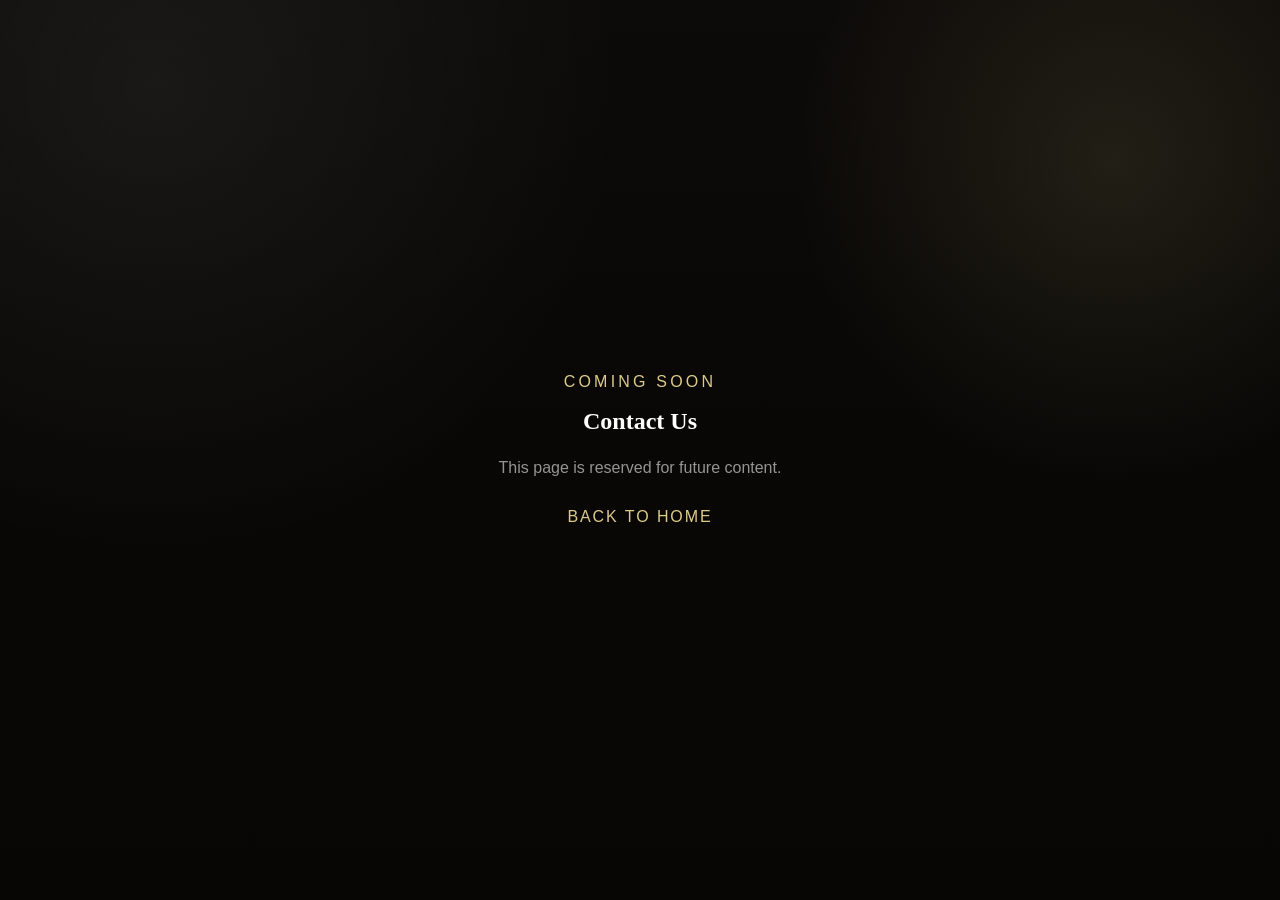
==== contact-us/index.html @ fdc81377 "フッターを実装しました。" ====
<!doctype html>
<html lang="ja">
<head>
  <meta charset="utf-8">
  <meta name="viewport" content="width=device-width, initial-scale=1">
  <title>CAFE REGINA | Contact Us</title>
  <meta name="description" content="Contact Us page placeholder for CAFE REGINA.">
  <link rel="stylesheet" href="../assets/css/style.css">
</head>
<body class="page page-contact-us">
  <main style="min-height:100vh;display:grid;place-items:center;padding:2rem;text-align:center;">
    <section>
      <p style="color:#dcca87;letter-spacing:.2em;text-transform:uppercase;">Coming Soon</p>
      <h1 style="margin:0.5rem 0 1rem 0;">Contact Us</h1>
      <p style="max-width:46ch;margin:0 auto 1.5rem auto;color:#969493;">
        This page is reserved for future content.
      </p>
      <a href="../index.html" style="color:#dcca87;letter-spacing:.12em;text-transform:uppercase;">Back to Home</a>
    </section>
  </main>
</body>
</html>
---- assets/css/style.css ----
@import url("./tokens.css");
@import url("./base.css");
@import url("./components.css");

@import url("./pages/home.css");
@import url("./pages/about-us.css");
@import url("./pages/contact-us.css");
@import url("./pages/drinks.css");
@import url("./pages/events.css");
@import url("./pages/photos.css");
@import url("./pages/small-hunger.css");
@import url("./pages/suggestions.css");
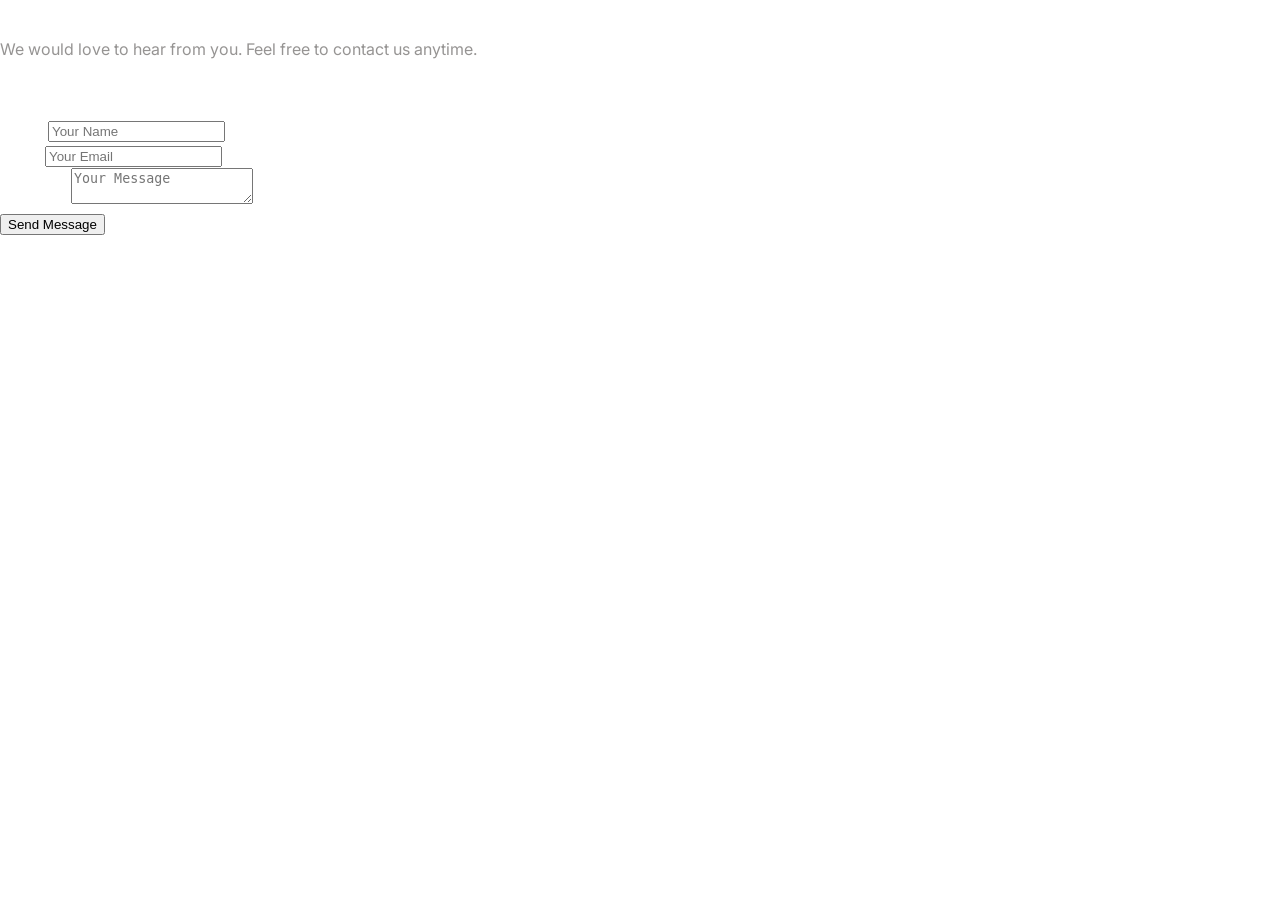
==== commit 43933750: "haru: コンタクトページを追加" ====
--- a/contact-us/index.html
+++ b/contact-us/index.html
@@ -8,15 +8,52 @@
   <link rel="stylesheet" href="../assets/css/style.css">
 </head>
 <body class="page page-contact-us">
-  <main style="min-height:100vh;display:grid;place-items:center;padding:2rem;text-align:center;">
-    <section>
-      <p style="color:#dcca87;letter-spacing:.2em;text-transform:uppercase;">Coming Soon</p>
-      <h1 style="margin:0.5rem 0 1rem 0;">Contact Us</h1>
-      <p style="max-width:46ch;margin:0 auto 1.5rem auto;color:#969493;">
-        This page is reserved for future content.
+<main class="contact">
+
+  <!-- ヒーロー -->
+  <section class="contact-hero">
+    <div class="contact-hero__inner">
+      <h1 class="contact-hero__title">Contact Café Regina</h1>
+      <p class="contact-hero__text">
+        We would love to hear from you. Feel free to contact us anytime.
       </p>
-      <a href="../index.html" style="color:#dcca87;letter-spacing:.12em;text-transform:uppercase;">Back to Home</a>
-    </section>
-  </main>
+    </div>
+  </section>
+
+  <!-- フォーム -->
+  <section class="contact-form">
+    <div class="contact-form__inner">
+      <h2 class="contact-form__title">Contact Us</h2>
+      <form class="contact-form__form" action="#" method="post">
+        <div class="contact-form__group">
+          <label for="name">Name</label>
+          <input type="text" id="name" name="name" placeholder="Your Name">
+        </div>
+        <div class="contact-form__group">
+          <label for="email">Email</label>
+          <input type="email" id="email" name="email" placeholder="Your Email">
+        </div>
+        <div class="contact-form__group">
+          <label for="message">Message</label>
+          <textarea id="message" name="message" placeholder="Your Message"></textarea>
+        </div>
+        <button type="submit" class="contact-form__button">
+          Send Message
+        </button>
+      </form>
+    </div>
+  </section>
+
+  <!-- <section>
+    <p style="color:#dcca87;letter-spacing:.2em;text-transform:uppercase;">Coming Soon</p>
+    <h1 style="margin:0.5rem 0 1rem 0;">Contact Us</h1>
+    <p style="max-width:46ch;margin:0 auto 1.5rem auto;color:#969493;">
+      This page is reserved for future content.
+    </p>
+    <a href="../index.html" style="color:#dcca87;letter-spacing:.12em;text-transform:uppercase;">Back to Home</a>
+  </section> -->
+</main>
+
+
 </body>
 </html>
--- a/assets/css/style.css
+++ b/assets/css/style.css
@@ -1,3 +1,4 @@
+@import url('https://fonts.googleapis.com/css2?family=Bodoni+Moda:opsz,wght@6..96,400;6..96,500;6..96,700&family=Cormorant+Garamond:wght@400;500;600;700&family=Inter:wght@400;500;600;700&display=swap');
 @import url("./tokens.css");
 @import url("./base.css");
 @import url("./components.css");
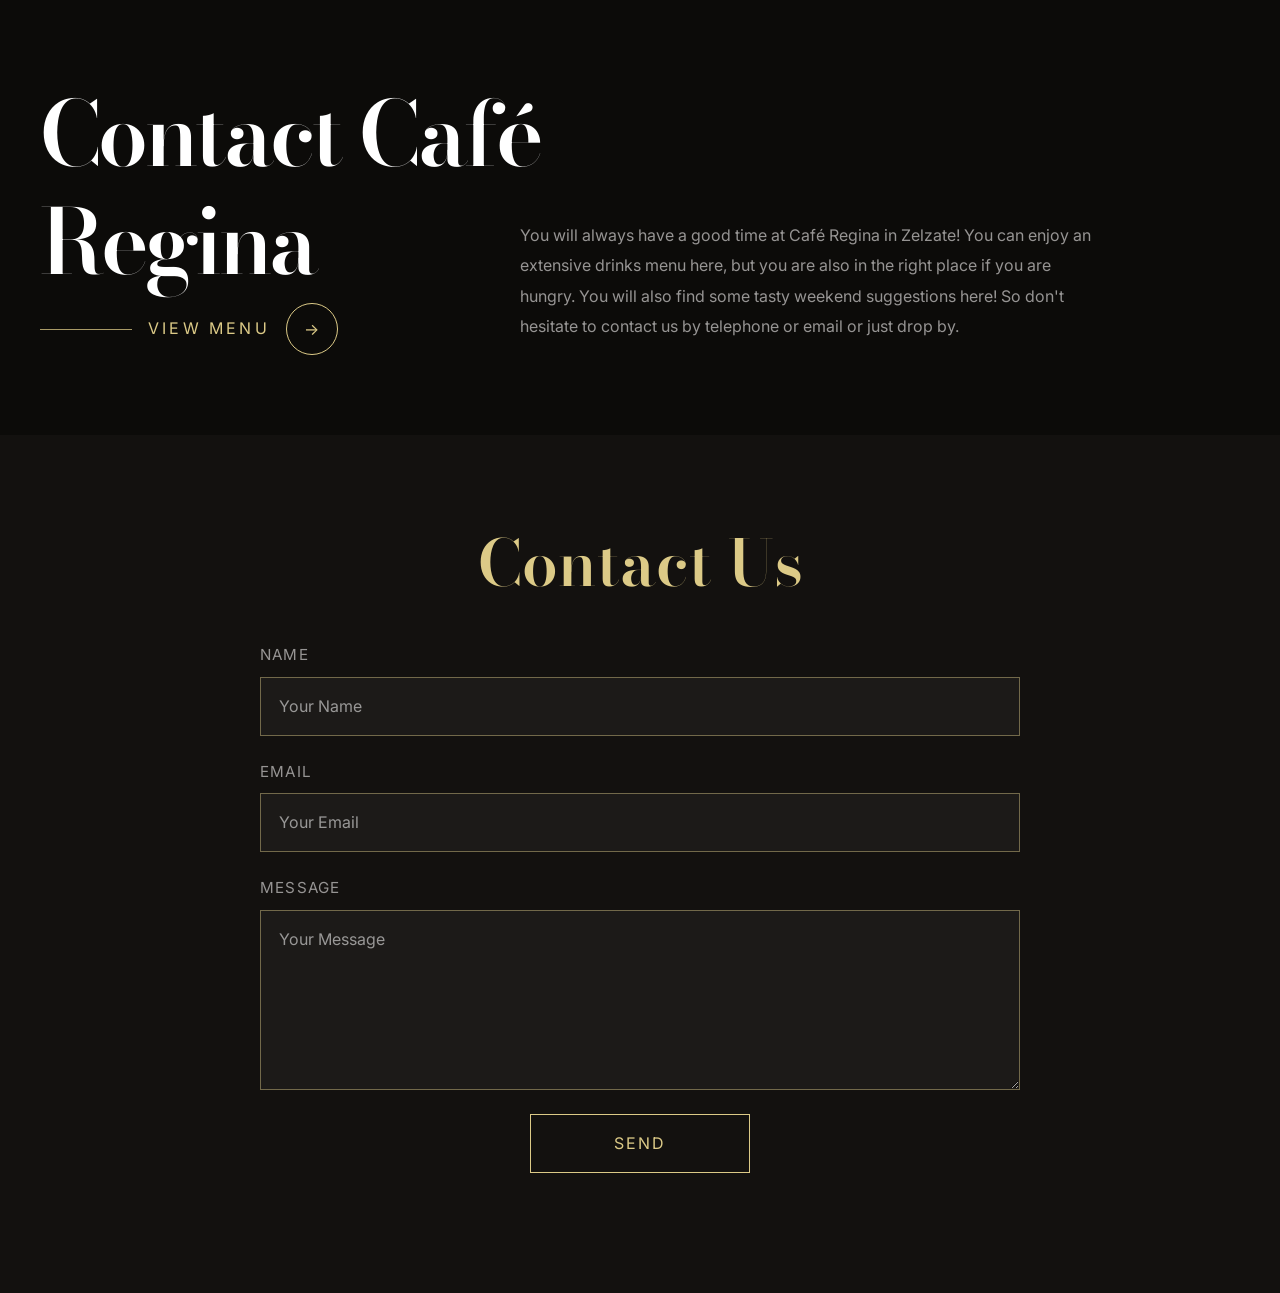
==== commit 13a9ded8: "haru: コンタクトページ調整" ====
--- a/contact-us/index.html
+++ b/contact-us/index.html
@@ -9,16 +9,24 @@
 </head>
 <body class="page page-contact-us">
 <main class="contact">
+  <!-- ヒーロー -->
+<section class="contact-hero">
+  <div class="contact-hero__inner">
+    <h1 class="contact-hero__title">Contact Café Regina</h1>
 
-  <!-- ヒーロー -->
-  <section class="contact-hero">
-    <div class="contact-hero__inner">
-      <h1 class="contact-hero__title">Contact Café Regina</h1>
-      <p class="contact-hero__text">
-        We would love to hear from you. Feel free to contact us anytime.
-      </p>
+    <div class="contact-hero__menu">
+      <a href="../drinks/index.html" class="cta-link">
+        <span>VIEW MENU</span>
+        <span class="cta-ring">→</span>
+      </a>
     </div>
-  </section>
+
+    <p class="contact-hero__lead">
+      You will always have a good time at Café Regina in Zelzate! You can enjoy an extensive drinks menu here, but you are also in the right place if you are hungry. You will also find some tasty weekend suggestions here! So don't hesitate to contact us by telephone or email or just drop by.
+    </p>
+
+  </div>
+</section>
 
   <!-- フォーム -->
   <section class="contact-form">
@@ -38,7 +46,7 @@
           <textarea id="message" name="message" placeholder="Your Message"></textarea>
         </div>
         <button type="submit" class="contact-form__button">
-          Send Message
+          SEND
         </button>
       </form>
     </div>
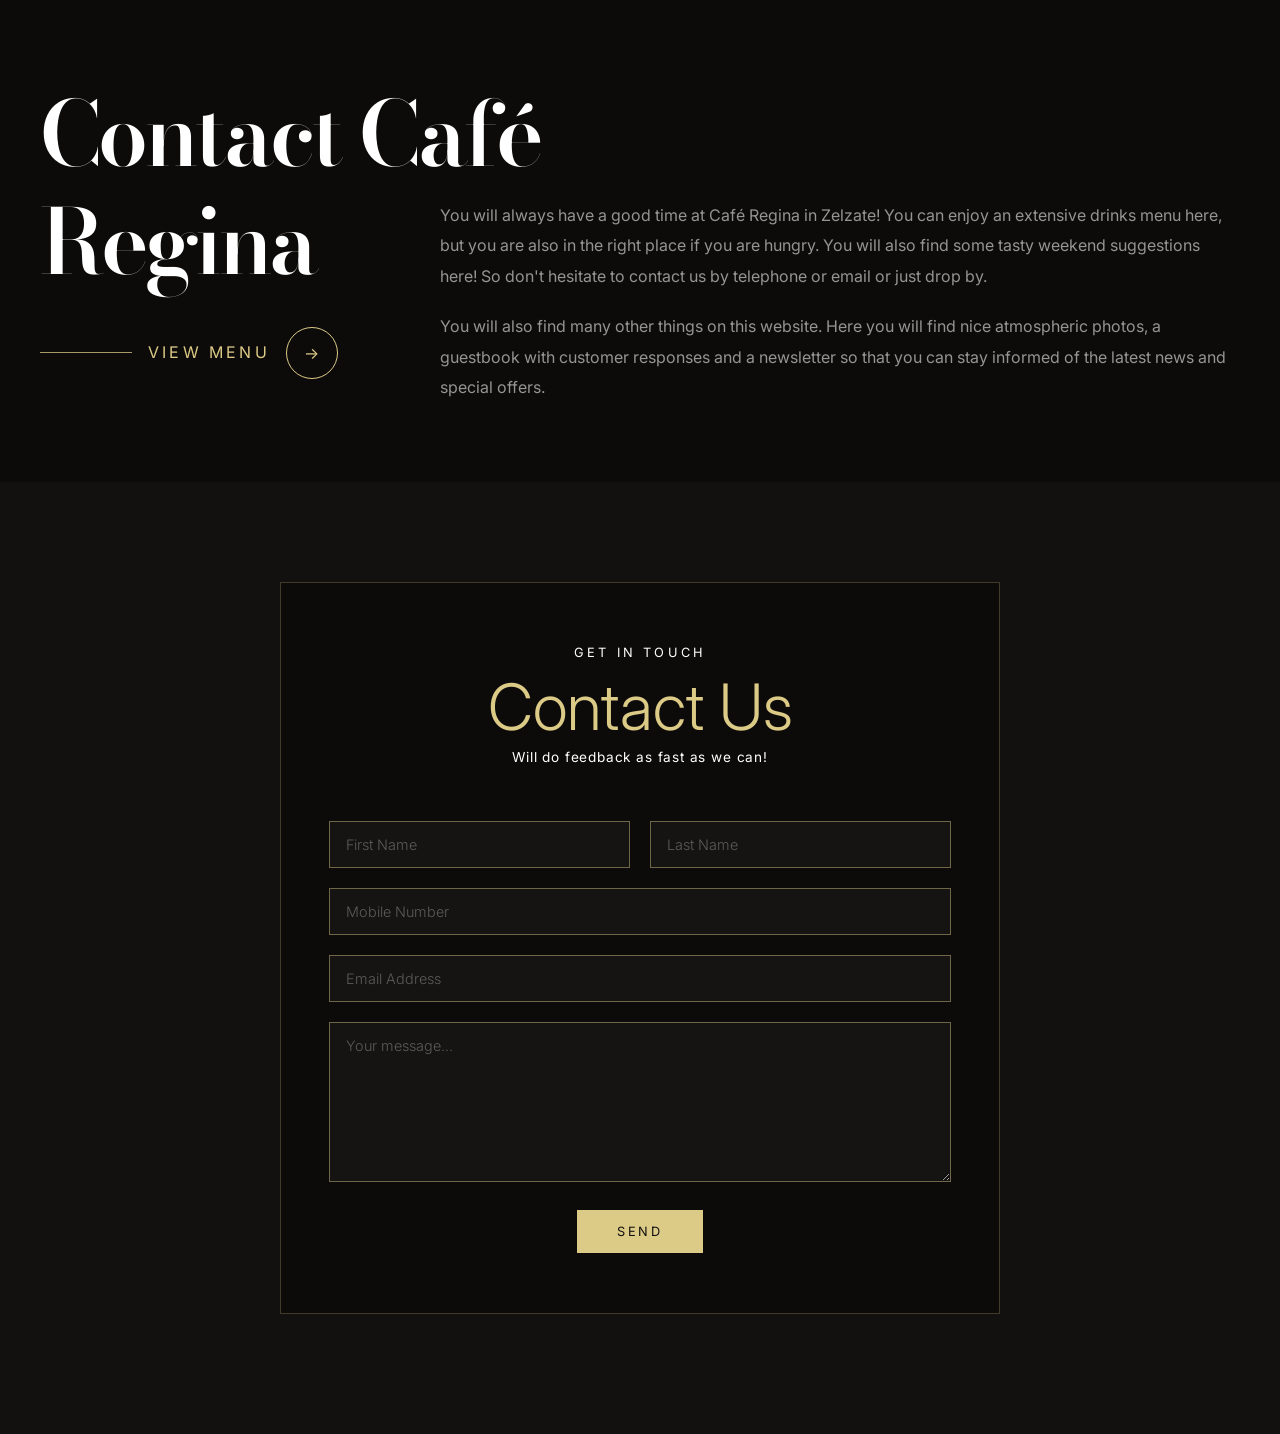
==== commit 25b20c4e: "haru: コンタクトページ修正" ====
--- a/contact-us/index.html
+++ b/contact-us/index.html
@@ -21,33 +21,76 @@
       </a>
     </div>
 
-    <p class="contact-hero__lead">
-      You will always have a good time at Café Regina in Zelzate! You can enjoy an extensive drinks menu here, but you are also in the right place if you are hungry. You will also find some tasty weekend suggestions here! So don't hesitate to contact us by telephone or email or just drop by.
-    </p>
-
+<div class="contact-hero__lead">
+  <p>You will always have a good time at Café Regina in Zelzate! You can enjoy an extensive drinks menu here, but you are also in the right place if you are hungry. You will also find some tasty weekend suggestions here! So don't hesitate to contact us by telephone or email or just drop by.</p>
+  <p>You will also find many other things on this website. Here you will find nice atmospheric photos, a guestbook with customer responses and a newsletter so that you can stay informed of the latest news and special offers.</p>
+</div>
+    
   </div>
 </section>
 
   <!-- フォーム -->
   <section class="contact-form">
     <div class="contact-form__inner">
+ 
+      <p class="contact-form__subtitle">Get in touch</p>
       <h2 class="contact-form__title">Contact Us</h2>
-      <form class="contact-form__form" action="#" method="post">
+      <p class="contact-form__tagline">Will do feedback as fast as we can!</p>
+ 
+      <form class="contact-form__form" id="contactForm" action="#" method="post" novalidate>
+ 
+        <!-- 行1: First Name / Last Name -->
+        <div class="contact-form__row">
+          <div class="contact-form__group">
+            <label class="sr-only" for="firstName">First Name <span class="req">*</span></label>
+            <input type="text" id="firstName" name="firstName"
+                   placeholder="First Name"
+                   required
+                   autocomplete="given-name">
+          </div>
+          <div class="contact-form__group">
+            <label class="sr-only" for="lastName">Last Name <span class="req">*</span></label>
+            <input type="text" id="lastName" name="lastName"
+                   placeholder="Last Name"
+                   required
+                   autocomplete="family-name">
+          </div>
+        </div>
+ 
+        <!-- 行2: Mobile Number -->
         <div class="contact-form__group">
-          <label for="name">Name</label>
-          <input type="text" id="name" name="name" placeholder="Your Name">
+          <label class="sr-only" for="mobile">Mobile Number</label>
+          <input type="tel" id="mobile" name="mobile"
+                 placeholder="Mobile Number"
+                 autocomplete="tel">
         </div>
+ 
+        <!-- 行3: Email Address -->
         <div class="contact-form__group">
-          <label for="email">Email</label>
-          <input type="email" id="email" name="email" placeholder="Your Email">
+          <label class="sr-only" for="email">Email Address <span class="req">*</span></label>
+          <input type="email" id="email" name="email"
+                 placeholder="Email Address"
+                 required
+                 autocomplete="email">
         </div>
+ 
+        <!-- 行4: Message -->
         <div class="contact-form__group">
-          <label for="message">Message</label>
-          <textarea id="message" name="message" placeholder="Your Message"></textarea>
+          <label class="sr-only" for="message">Message <span class="req">*</span></label>
+          <textarea id="message" name="message"
+                    placeholder="Your message…"
+                    required></textarea>
         </div>
-        <button type="submit" class="contact-form__button">
-          SEND
-        </button>
+ 
+        <div class="contact-form__footer">
+          <span class="contact-form__note"><span style="color:var(--gold);">*</span> required fields</span>
+          <button type="submit" class="contact-form__button">Send</button>
+        </div>
+ 
+        <div class="contact-form__success" id="successMsg" role="alert">
+          Thank you! We'll get back to you as soon as possible.
+        </div>
+ 
       </form>
     </div>
   </section>
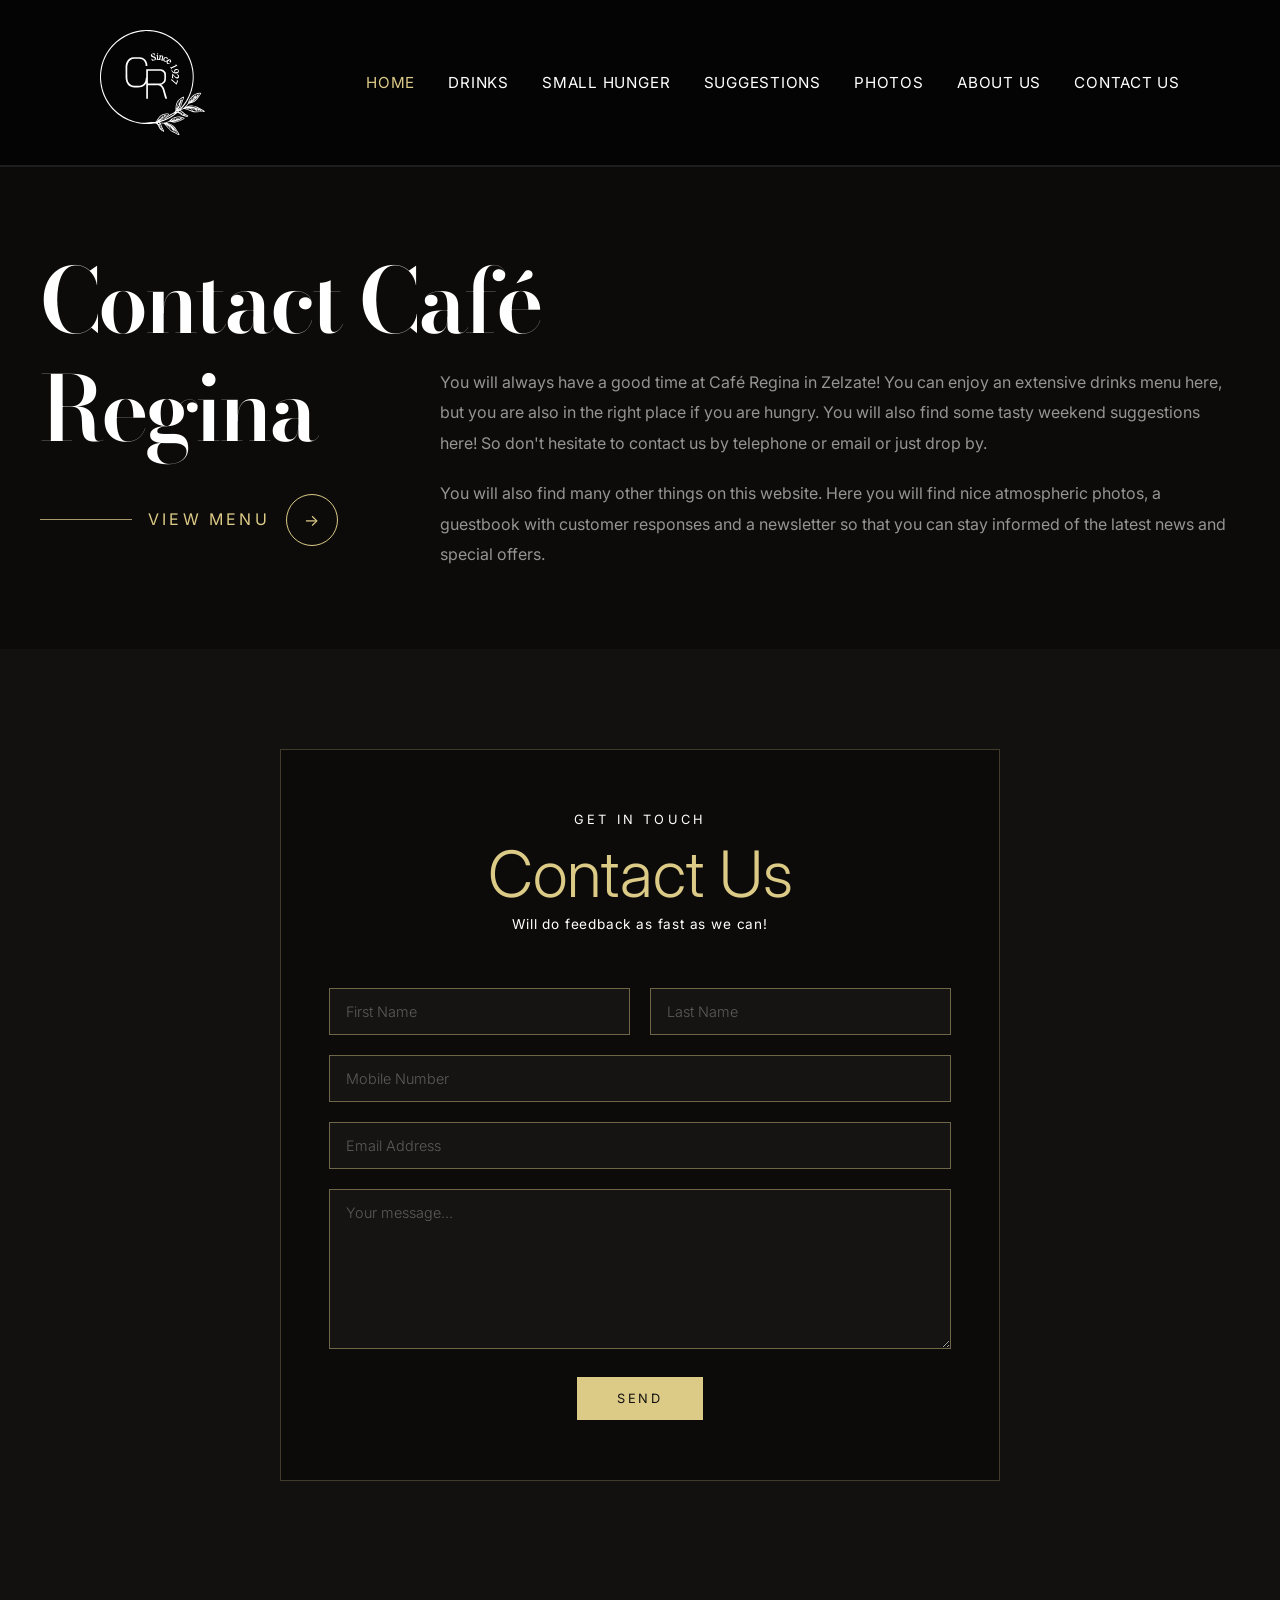
==== commit e5f56dc0: "haru: headerparts追加" ====
--- a/contact-us/index.html
+++ b/contact-us/index.html
@@ -8,6 +8,7 @@
   <link rel="stylesheet" href="../assets/css/style.css">
 </head>
 <body class="page page-contact-us">
+  <header id="header-placeholder"></header>
 <main class="contact">
   <!-- ヒーロー -->
 <section class="contact-hero">
@@ -105,6 +106,12 @@
   </section> -->
 </main>
 
-
+<script>
+  fetch('../assets/components/header.html')
+    .then(res => res.text())
+    .then(html => {
+      document.getElementById('header-placeholder').innerHTML = html;
+    });
+</script>
 </body>
 </html>
